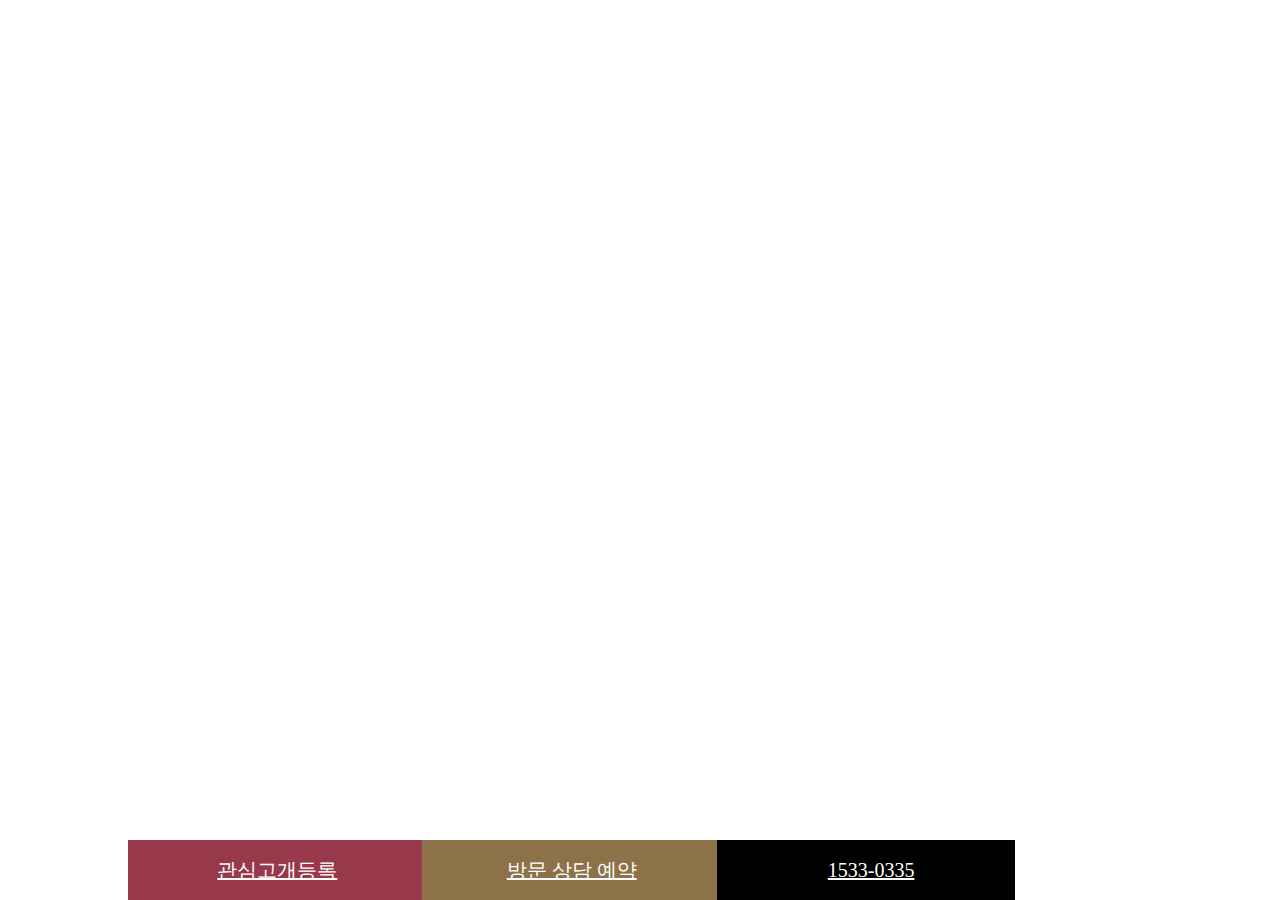
==== index.html @ 2fdb5876 "0130-22:03" ====
<!DOCTYPE html>
<html lang="kr">

<head>
  <meta charset="UTF-8">
  <meta http-equiv="X-UA-Compatible" content="IE=edge">
  <meta name="viewport" content="width=device-width, initial-scale=1.0">
  <title>plus</title>
  <style>
    *{
    
    list-style: none;  ;
    }
    .fixed {
      position: relative;
    }

    .fixed>ul {
      position: relative;
      display: flex;
      justify-content: center;
      align-items: center;
    }

    .fixed>ul>li {
      width: 23.33vw;
    }

    .Attention {
      position: fixed;
      bottom: 0; left: 10%; 
      background-color:#98384b;
    }
    
    .fixed>ul>li:nth-child(2) {
      position: fixed;
      bottom: 0; left: 33%; 
      background-color: #8d7249;
    }
    
    .fixed>ul>li:nth-child(3) {
      position: fixed;
      bottom: 0; left: 56%; 
      background-color: #000000;
    }
    .fixed>ul>li:nth-child(3)>a{
      padding-left: 10px;
    }
    .fixed>ul>li>a {
      display: block;
      color: #fff;
      text-align: center;
      line-height: 60px;
      font-size: 1.25rem;
    }
  </style>
</head>

<body>
  <div class="fixed">
    <ul>
      <li class="Attention"><a href="#">관심고개등록</a></li>
      <li><a href="#">방문 상담 예약</a></li>
      <li><a href="#">1533-0335</a></li>
    </ul>
  </div>
</body>

</html>
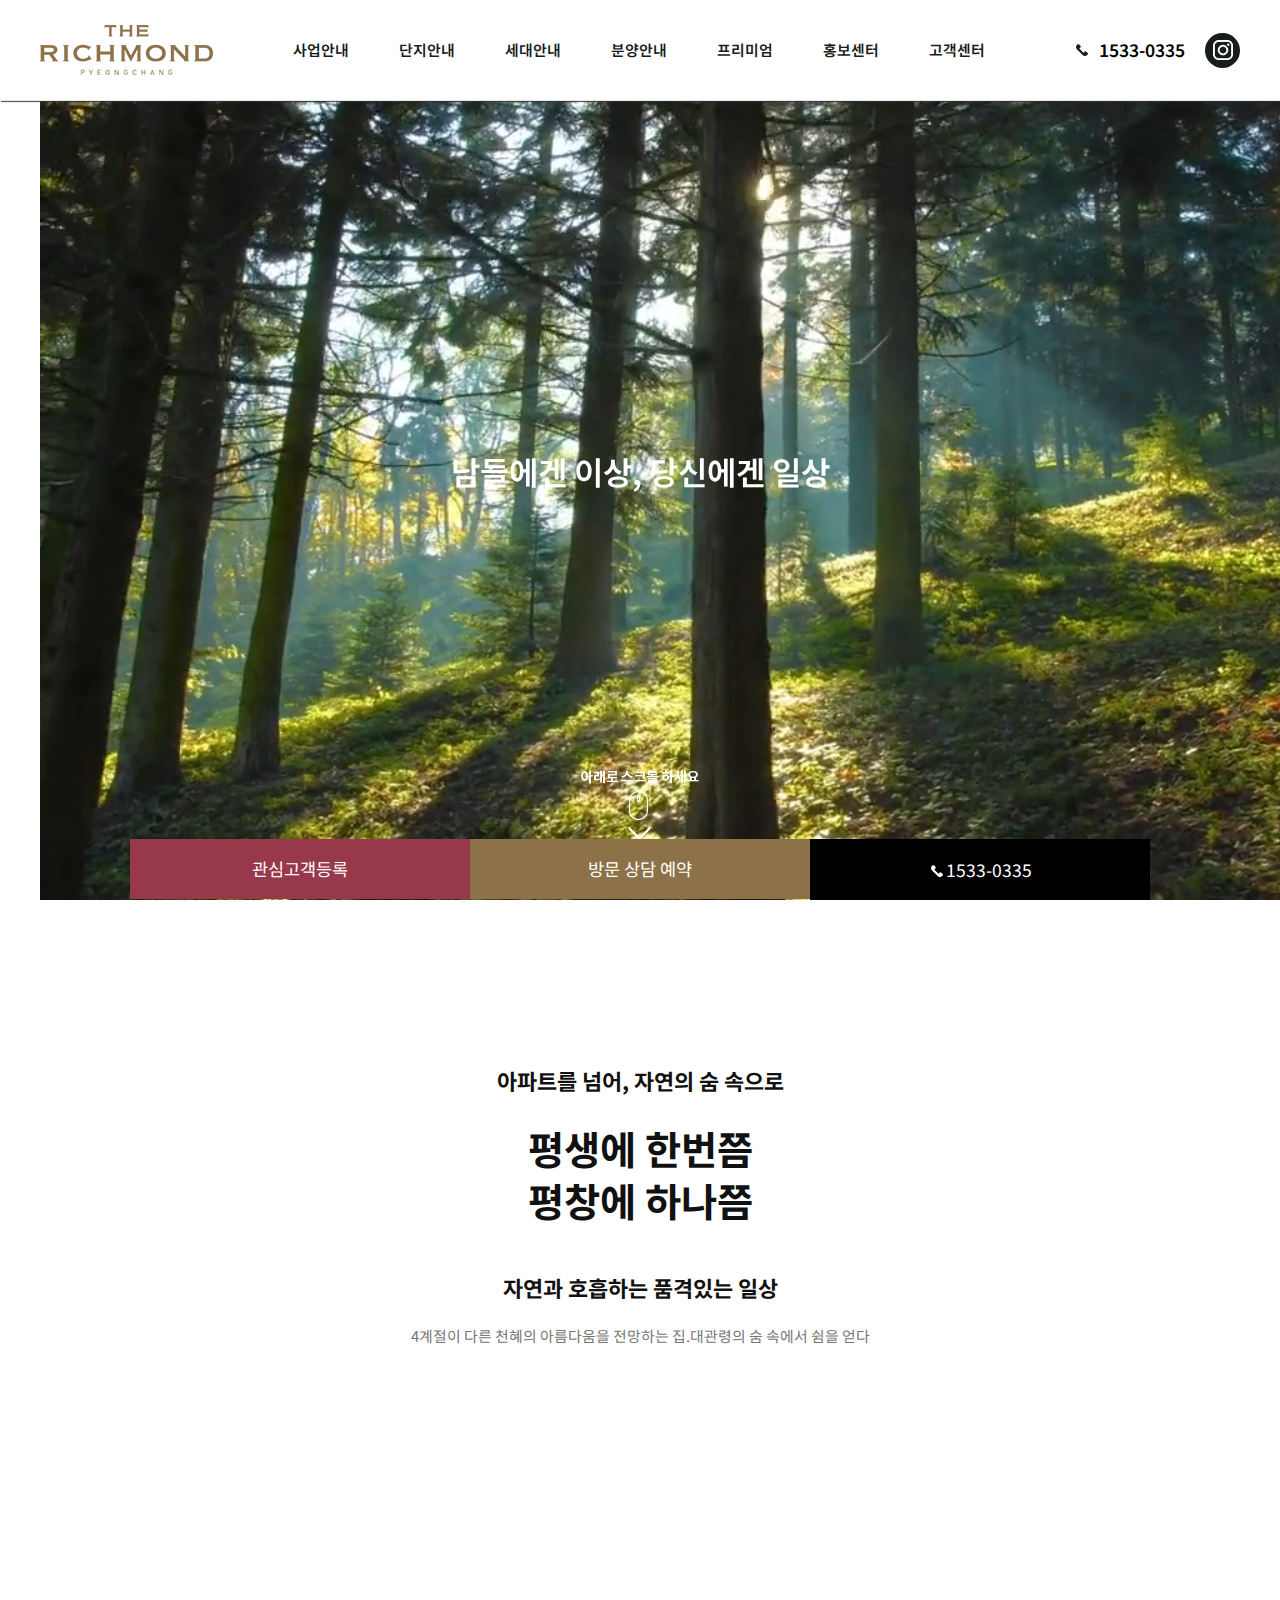
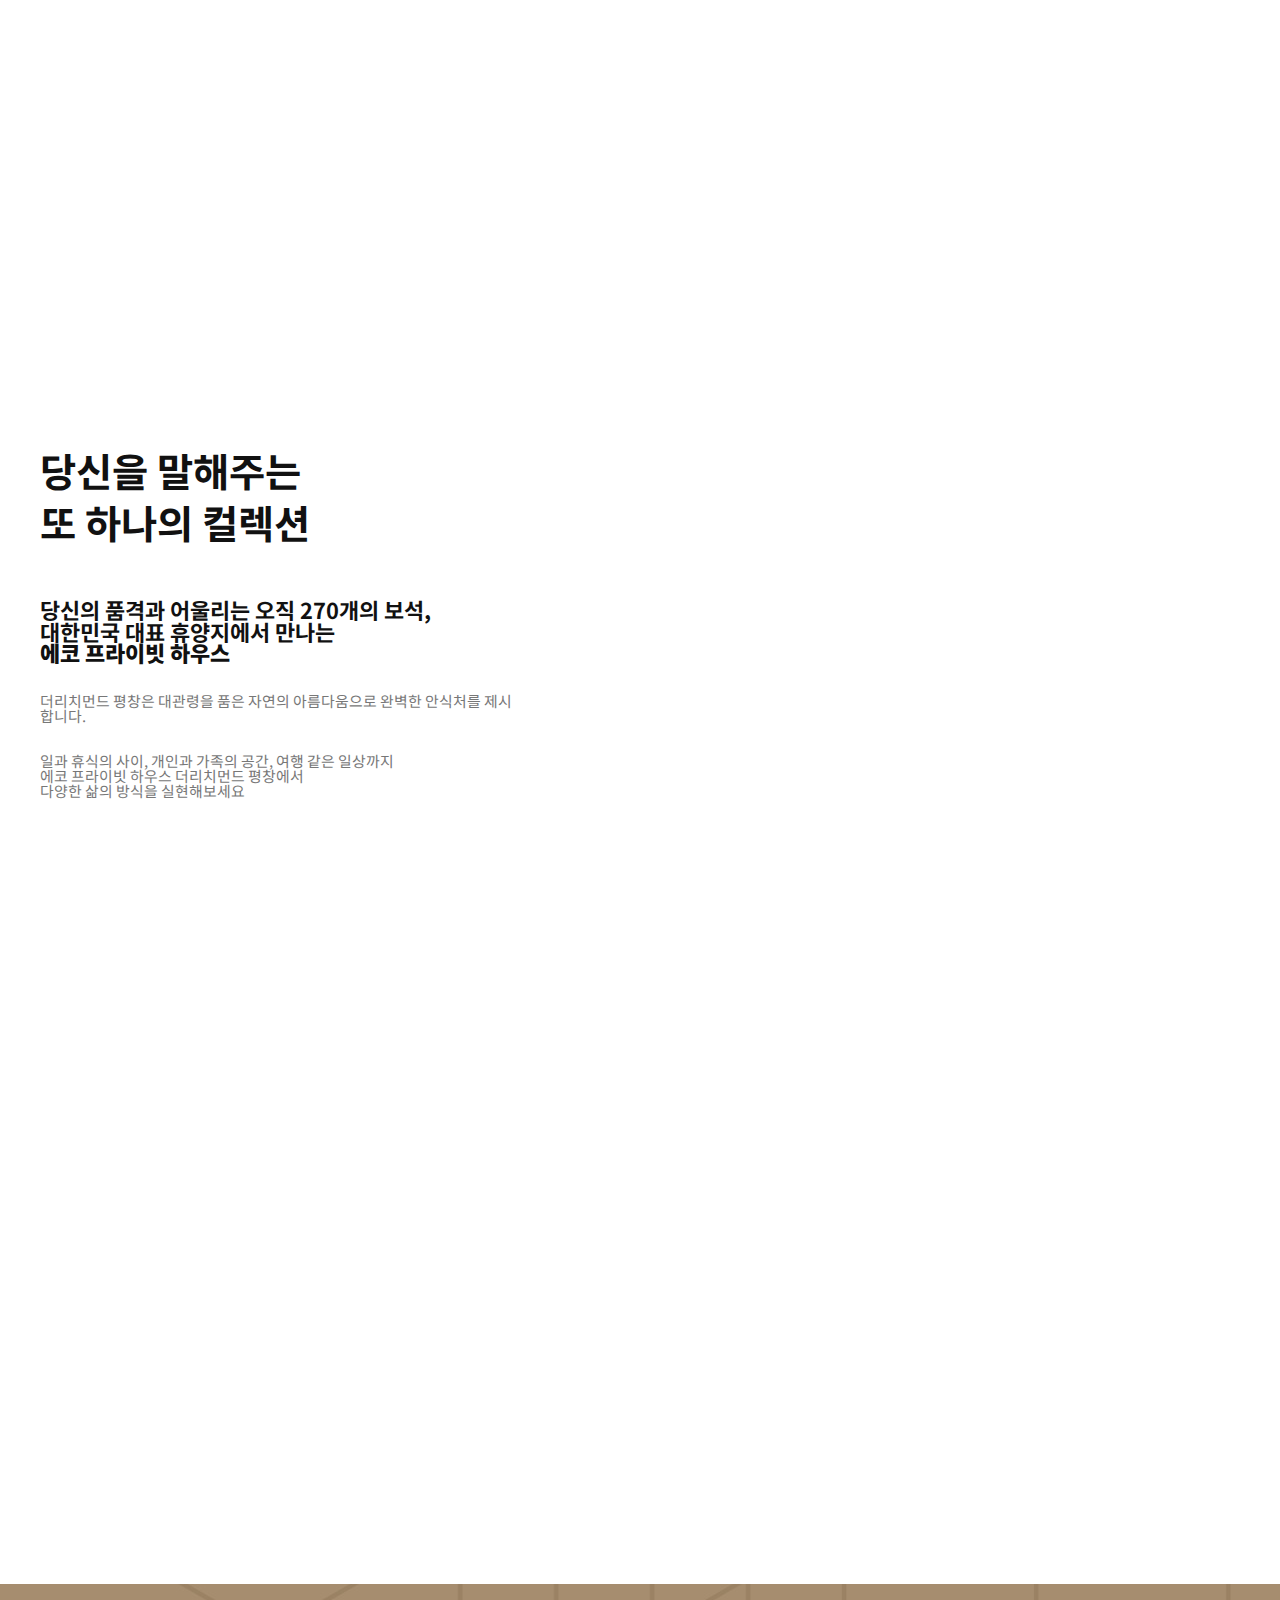
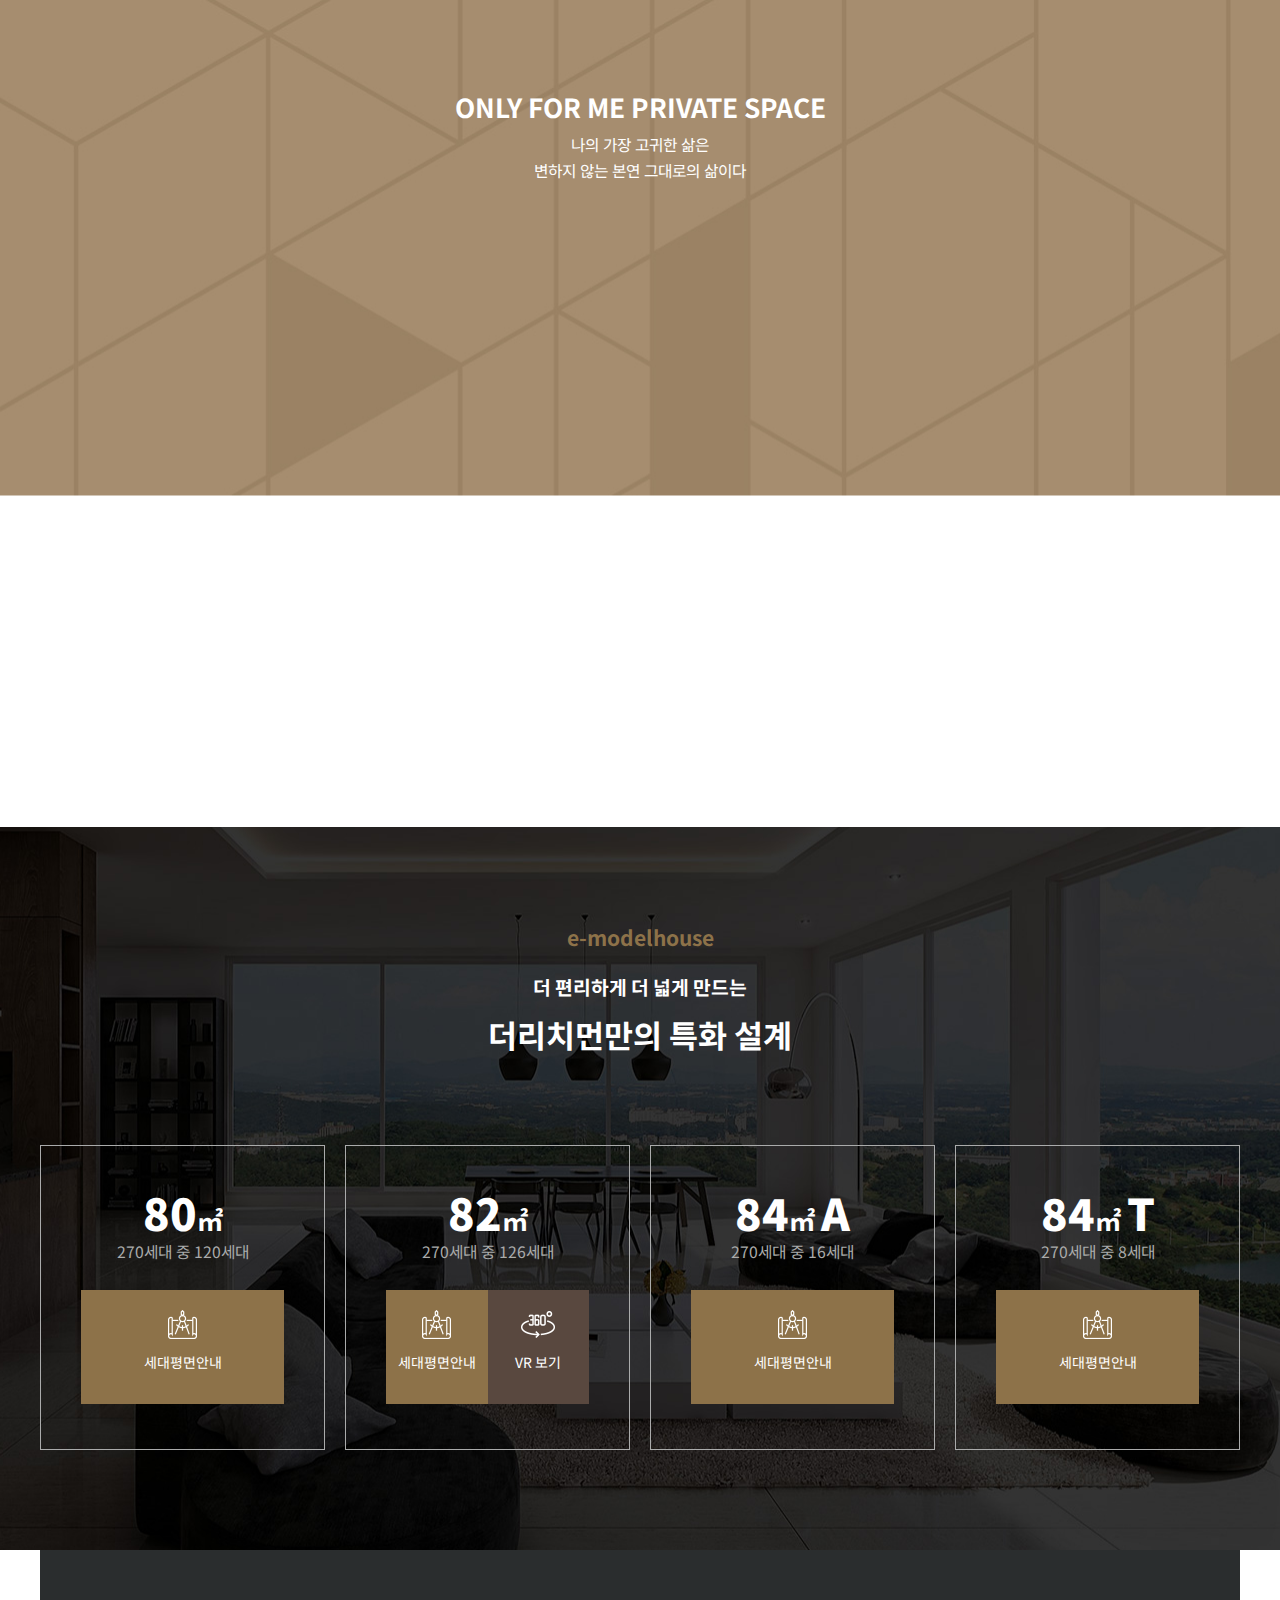
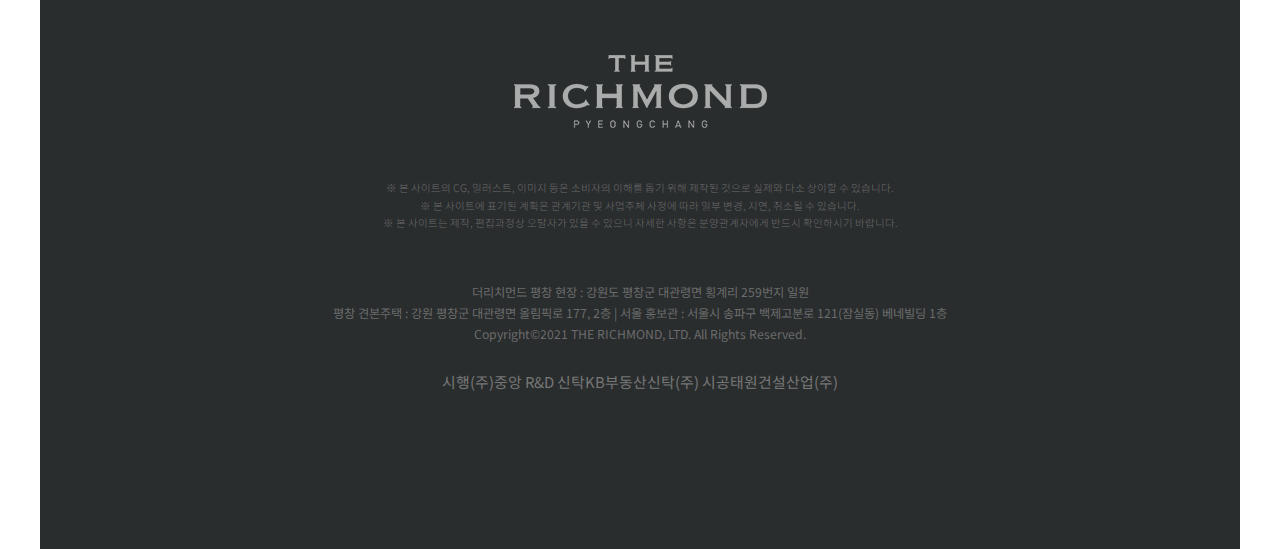
==== commit a13ba748: "rich-15:03" ====
--- a/index.html
+++ b/index.html
@@ -1,69 +1,260 @@
 <!DOCTYPE html>
-<html lang="kr">
+<html lang="en">
 
 <head>
   <meta charset="UTF-8">
   <meta http-equiv="X-UA-Compatible" content="IE=edge">
   <meta name="viewport" content="width=device-width, initial-scale=1.0">
-  <title>plus</title>
-  <style>
-    *{
+  <link rel="stylesheet" href="css/toge.css">
+  <link rel="stylesheet" href="css/togemain.css">
+  <link href="https://unpkg.com/aos@2.3.1/dist/aos.css" rel="stylesheet">
+  <script src="https://unpkg.com/aos@2.3.1/dist/aos.js"></script>
+  <title>RichMond</title>
+</head>
+
+<body>
+
+  <header class="w100">
+    <div id="mobile_nav">
+      <a href="">
+        <span></span>
+        <span></span>
+        <span></span>
+      </a>
+    </div>
+    <h1 id="h_logo"><a href="#"></a></h1>
+    <nav id="gnb">
+      <div class="gnb_bg"></div>
+      <ul>
+        <li><a href="#">사업안내</a>
+          <ul class="lnb">
+            <li><a href="">사업개요</a></li>
+            <li><a href="">입지환경</a></li>
+            <li><a href="">브랜드 소개</a></li>
+            <li><a href="">오시는 길</a></li>
+          </ul>
+        </li>
+        <li><a href="#">단지안내</a>
+          <ul class="lnb">
+            <li><a href="">단지설계</a></li>
+            <li><a href="">커뮤니티</a></li>
+            <li><a href="">단지 배치도</a></li>
+            <li><a href="">동호수 배치도</a></li>
+          </ul>
+        </li>
+        <li><a href="#">세대안내</a>
+          <ul class="lnb">
+            <li><a href="">평면정보</a></li>
+            <li><a href="">E-모델하우스</a></li>
+          </ul>
+        </li>
+        <li><a href="#">분양안내</a>
+          <ul class="lnb">
+            <li><a href="">계약안내</a></li>
+            <li><a href="">입주자 모집</a></li>
+          </ul>
+        </li>
+        <li><a href="#">프리미엄</a>
+          <ul class="lnb">
+            <li><a href="">입지 프리미엄</a></li>
+            <li><a href="">상품 프리미엄</a></li>
+          </ul>
+        </li>
+        <li><a href="#">홍보센터</a>
+          <ul class="lnb">
+            <li><a href="">보도자료</a></li>
+            <li><a href="">홍보영상</a></li>
+            <li><a href="">갤러리</a></li>
+            <li><a href="">E-카다로그</a></li>
+          </ul>
+        </li>
+        <li><a href="#">고객센터</a>
+          <ul class="lnb">
+            <li><a href="">관심 고객 등록</a></li>
+            <li><a href="">방문 상담 예약</a></li>
+          </ul>
+        </li>
+      </ul>
+    </nav>
+    <div id="h_icon">
+      <div class="h_call">
+        <a href="" class="call_icon"></a>
+        <span class="call_txt">1533-0335</span>
+      </div>
+      <div class="h_insta"><a href="instagarme"></a></div>
+    </div>
+  </header>
+  <main class="">
+    <section class="main_1 w100" >
+      <div class="video_wrap">
+        <video autoplay muted loop>
+          <source src="img/vis11.mp4" type="video/mp4">
+        </video>
+        <h2>남들에겐 이상, 당신에겐 일상</h2>
+      </div>
+      <div class="scroll">
+        <img src="img/scroll.png" alt="scroll">
+      </div>
+    </section>
+    <section id="main_2" class="w100">
+      <article class="center">
+        <h4 class="p30">아파트를 넘어, 자연의 숨 속으로</h4>
+        <h2 class="p50">평생에 한번쯤
+          <br>평창에 하나쯤</h2>
+        <h4 class="p30">자연과 호흡하는 품격있는 일상</h4>
+        <p>4계절이 다른 천혜의 아름다움을 전망하는 집.대관령의 숨 속에서 쉼을 얻다</p>
+      </article>
+      <div class="fix_bg"></div>
+    </section>
+    <section id="main_3" class="w100">
+      <article class="text">
+        <h2 class="p50">
+          당신을 말해주는
+          <br> 또 하나의 컬렉션
+        </h2>
+        <h4 class="p30">
+          당신의 품격과 어울리는 오직 270개의 보석,
+          <br> 대한민국 대표 휴양지에서 만나는
+          <br><strong>에코 프라이빗 하우스</strong>
+        </h4>
+        <p class="p30">
+          더리치먼드 평창은 대관령을 품은 자연의 아름다움으로 완벽한 안식처를 제시합니다.
+        </p>
+        <P>
+          일과 휴식의 사이, 개인과 가족의 공간, 여행 같은 일상까지<br>
+          에코 프라이빗 하우스 더리치먼드 평창에서<br>
+          다양한 삶의 방식을 실현해보세요
+        </p>
+      </article>
+      <article class="imgs" data-aos="fade-up">
+        <div data-aos="fade-up" data-aos-duration="2000" data-aos-delay="600">
+          <div></div>
+        </div >
+        <div data-aos="fade-up" data-aos-duration="2000" data-aos-delay="200">
+          <div></div>
+        </div>
+        <div data-aos="fade-up" data-aos-duration="2000" data-aos-delay="900">
+          <div></div>
+        </div>
+      </article>
+    </section>
+    <section id="main_4" class="w100">
+      <article class="wh_txt">
+        <h3>ONLY FOR ME PRIVATE SPACE</h3>
+        <p>나의 가장 고귀한 삶은 <br>
+          변하지 않는 본연 그대로의 삶이다</p>
+      </article>
+      <ul class="list_3 w1200">
+        <li data-aos="fade-up" data-aos-duration="2000" data-aos-delay="500"><img class="list" src="img/main3-img1.jpg" alt=""></li>
+        <li data-aos="fade-up" data-aos-duration="2000" data-aos-delay="1000"><img class="list" src="img/main3-img2.jpg" alt=""></li>
+        <li data-aos="fade-up" data-aos-duration="2000" data-aos-delay="1500"><img class="list" src="img/main3-img3.jpg" alt=""></li>
+      </ul>
+    </section>
+    <section id="main_5" class="w100">
+      <div class="main_5bg"></div>
+      <article class="model_txt">
+        <h4>e-modelhouse</h4>
+        <h3>더 편리하게 더 넓게 만드는</h3>
+        <h2>더리치먼만의 특화 설계</h2>
+      </article>
+      <ul class="model_wrap w1200">
+        <li class="model_box">
+          <div>
+            <div class="scale_txt p30">
+              <h5><strong>80</strong>㎡ <strong></strong></h5>
+              <p>270세대 중 120세대</p>
+            </div>
+            <div class="scale_btn">
+              <a class="floor" href="">
+                세대평면안내
+              </a>
+            </div>
+          </div>
+        </li>
+        <li class="model_box">
+          <div>
+            <div class="scale_txt p30">
+              <h5><strong>82</strong>㎡ <strong></strong></h5>
+              <p>270세대 중 126세대</p>
+            </div>
+            <div class="scale_btn">
+              <a class="floor" href="">
+                세대평면안내
+              </a>
+              <a class="vr" href="">
+                VR 보기
+              </a>
+            </div>
+          </div>
+        </li>
+        <li class="model_box">
+          <div>
+            <div class="scale_txt p30">
+              <h5><strong>84</strong>㎡ <strong>A</strong></h5>
+              <p>270세대 중 16세대</p>
+            </div>
+            <div class="scale_btn">
+              <a class="floor" href="">
+                세대평면안내
+              </a>
+            </div>
+          </div>
+        </li>
+        <li class="model_box">
+          <div>
+            <div class="scale_txt p30">
+              <h5><strong>84</strong>㎡ <strong>T</strong></h5>
+              <p>270세대 중 8세대</p>
+            </div>
+            <div class="scale_btn">
+              <a class="floor" href="">
+                세대평면안내
+              </a>
+            </div>
+          </div>
+        </li>
+      </ul>
+    </section>
+    <ul class="fix_bnr">
+      <li><a href="" class="customer">관심고객등록</a></li>
+      <li><a href="" class="reserve">방문 상담 예약</a></li>
+      <li><a href="" class="tel_num"><span class="tel"></span>1533-0335</a></li>
+    </ul>
+  </main>
+  <footer class="w100">
+    <div class="f_wrap">
+      <div class="p50">
+        <h1 class="f_logo"><img src="img/foot_logo.png" alt=""></h1>
+      </div>
+      <div class="f_goura p50">
+        <p>※ 본 사이트의 CG, 일러스트, 이미지 등은 소비자의 이해를 돕기 위해 제작된 것으로 실제와 다소 상이할 수 있습니다.</p>
+        <p>※ 본 사이트에 표기된 계획은 관계기관 및 사업주체 사정에 따라 일부 변경, 지연, 취소될 수 있습니다.
+        </p>
+        <p>※ 본 사이트는 제작, 편집과정상 오탈자가 있을 수 있으니 자세한 사항은 분양관계자에게 반드시 확인하시기 바랍니다.
+        </p>
+      </div>
+      <div class="f_address p30">
+        <p>더리치먼드 평창 현장 : 강원도 평창군 대관령면 횡계리 259번지 일원
+        </p>
+        <p>평창 견본주택 : 강원 평창군 대관령면 올림픽로 177, 2층 | 서울 홍보관 : 서울시 송파구 백제고분로 121(잠실동) 베네빌딩 1층
+        </p>
+        <p>Copyright©2021 THE RICHMOND, LTD. All Rights Reserved.
+        </p>
+      </div>
+      <div>
+        <p>시행(주)중앙 R&D 신탁KB부동산신탁(주) 시공태원건설산업(주)
+        </p>
+      </div>
+    </div>
+  </footer>
+  <footer>
     
-    list-style: none;  ;
-    }
-    .fixed {
-      position: relative;
-    }
-
-    .fixed>ul {
-      position: relative;
-      display: flex;
-      justify-content: center;
-      align-items: center;
-    }
-
-    .fixed>ul>li {
-      width: 23.33vw;
-    }
-
-    .Attention {
-      position: fixed;
-      bottom: 0; left: 10%; 
-      background-color:#98384b;
-    }
-    
-    .fixed>ul>li:nth-child(2) {
-      position: fixed;
-      bottom: 0; left: 33%; 
-      background-color: #8d7249;
-    }
-    
-    .fixed>ul>li:nth-child(3) {
-      position: fixed;
-      bottom: 0; left: 56%; 
-      background-color: #000000;
-    }
-    .fixed>ul>li:nth-child(3)>a{
-      padding-left: 10px;
-    }
-    .fixed>ul>li>a {
-      display: block;
-      color: #fff;
-      text-align: center;
-      line-height: 60px;
-      font-size: 1.25rem;
-    }
-  </style>
-</head>
-
-<body>
-  <div class="fixed">
-    <ul>
-      <li class="Attention"><a href="#">관심고개등록</a></li>
-      <li><a href="#">방문 상담 예약</a></li>
-      <li><a href="#">1533-0335</a></li>
-    </ul>
-  </div>
+  </footer>
+
 </body>
-
+  <script src="js/rich.js"></script>
+
+  <script>
+    AOS.init();
+  </script>
 </html>--- a/css/toge.css
+++ b/css/toge.css
@@ -0,0 +1,141 @@
+@import url(../css/common/reset.css);
+.w100 {
+  width: 100%;
+  padding : 0 70px;
+  box-sizing: border-box;
+}
+
+/* HEADER */
+header{
+  display: flex;
+  align-items: center;
+  justify-content: space-between;
+  width:100%; height: 100px;
+  background-color: #fff;
+  box-sizing: border-box;
+  position: fixed;
+  z-index: 999999999;
+}
+#mobile_nav {
+  display: none;
+}
+#mobile_nav span {
+  display: block;
+  width: 25px; height: 2px;
+  background-color: #111;  
+}
+#mobile_nav span:nth-child(2){
+  margin: 5px 0;
+}
+#h_logo a {
+  display: block;
+  width: 173px; height: 50px;
+  background-image: url(../img/logo.png);
+}
+.gnb_bg{
+  background-color: #fff;
+  border-top : 1px solid #e6e6e6; 
+  position: absolute;
+  top: 100px; left: 0; 
+  width: 100%; height: 0;
+  transition: height 0.5s;
+  box-shadow: 1px 1px 1px #333;
+}
+
+/* #gnb:hover>.gnb_bg{
+  height: 190px;
+} */
+
+.lnb{
+  height: 0;
+  position: absolute;
+  top : 80px;
+  overflow: hidden;
+}
+.lnb>li>a{
+  display: block;
+  padding: 10px 0;
+  color: #777;
+  font-size: 0.9rem;
+}
+/* .lnb>li>a:hover{
+  text-decoration: underline;
+  color: #8D7249;
+} */
+/* #gnb:hover .lnb{
+  display: block;
+}  */
+#gnb>ul{
+  display: flex;
+}
+#gnb>ul>li{
+  padding: 0 30px;
+  margin: 0 10px;
+  position: relative;
+}
+#gnb>ul>li>a {
+  font-size: 1.063rem;
+  font-weight: 600;
+  text-decoration: none;
+  color: #181c1c;
+}
+#h_icon {
+  display: flex;
+}
+.h_call{
+  display: flex;
+  align-items: center;
+  margin-right: 20px;
+}
+.call_icon{
+  display: inline-block;
+  width: 35px ;height: 35px;
+  background-image: url(../img/tel-bl.png);
+  background-repeat: no-repeat;
+  background-position: center center;
+}
+.call_txt {
+  font-size: 1.25rem;  
+  font-weight: 600;
+}
+.h_insta {
+  display: block;
+  width: 35px ; height: 35px;
+  border-radius: 50%;
+  background-color: #181c1c;
+  background-image: url(../img/insta-wh.png);
+  background-repeat: no-repeat;
+  background-position: center center;
+}
+
+@media (max-width:1024px) {
+  .w100{
+    padding : 0 20px;
+  }
+  header{
+    height: 80px;
+  }
+  #h_logo>a{
+    width: 126px; height: 36px;
+    background-size: cover;
+    margin-left: 40px;
+  }
+  #mobile_nav{
+    display: block;
+  }
+  #gnb{
+    display: none;
+  }
+  .call_txt{
+    display: none;
+  }
+  .h_call{
+    margin-right: 0;
+  }
+  .h_insta{
+    border-radius: 0;
+    background-color: transparent;
+    background-image: url(../img/insta-bl.png);
+    background-repeat: no-repeat;
+  }
+}--- a/css/togemain.css
+++ b/css/togemain.css
@@ -0,0 +1,490 @@
+section {
+  position: relative;
+}
+
+.w1200 {
+  width: 1200px;
+  margin: 0 auto;
+}
+
+video {
+  width: auto;
+  height: 100%;
+}
+
+h4 {
+  font-size: 1.563rem;
+  color: #111;
+}
+
+h2 {
+  font-size: 2.813rem;
+  color: #111;
+  line-height: 1.333em;
+  font-weight: bold;
+}
+
+p {
+  font-size: 1.063rem;
+  color: #777;
+}
+
+
+.main_1 {
+  width: 100%;
+  height: 100vh;
+  overflow: hidden;
+}
+
+.center {
+  text-align: center;
+}
+
+.video_wrap {
+  position: relative;
+  height: 100%;
+}
+
+.video_wrap h2 {
+  position: absolute;
+  top: 50%;
+  z-index: 1000;
+  width: 100%;
+  text-align: center;
+  color: #fff;
+  font-size: 32px;
+  font-weight: 600;
+}
+
+.scroll {
+  position: absolute;
+  bottom: 60px;
+  left: 50%;
+  width: 118px;
+  height: 70px;
+  transform: translateX(-50%);
+  animation-name: scroll;
+  animation-duration: 2s;
+  animation-iteration-count: infinite;
+  animation-timing-function: ease-in-out;
+}
+
+.fix_bnr {
+  width: 100%;
+  max-width: 1020px;
+  display: flex;
+  position: fixed;
+  left: 50%; bottom: 0;
+  transform: translateX(-50%);
+}
+
+.fix_bnr>li {
+  flex: 1;
+}
+
+.fix_bnr>li>a {
+  display: block;
+  text-align: center;
+  color: #fff;
+  line-height: 60px;
+  font-size: 1.25rem;
+  text-decoration: none;
+}
+
+.customer {
+  background-color: #98384b;
+}
+
+.reserve {
+  background-color: #8d7249;
+}
+
+.tel_num {
+  background-color: #000000;
+}
+
+.tel_num>.tel {
+  display: inline-block;
+  width: 18px;
+  height: 38px;
+  background-image: url(../img/tel-wh.png);
+  background-repeat: no-repeat;
+  background-position: center bottom;
+  color: #fff;
+}
+
+@keyframes scroll {
+  0% {
+    bottom: 60px;
+  }
+
+  50% {
+    bottom: 80px
+  }
+
+  100% {
+    bottom: 60px
+  }
+}
+
+.center {
+  text-align: center;
+}
+
+.p30 {
+  padding-bottom: 30px;
+}
+
+.p50 {
+  padding-bottom: 50px;
+}
+
+#main_2 {
+  padding: 170px 0;
+}
+
+.fix_bg {
+  width: 100%;
+  height: 330px;
+  margin-top: 100px;
+  background-image: url(../img/main1-bg.jpg);
+  background-repeat: no-repeat;
+  background-attachment: fixed;
+  background-size: cover;
+}
+
+#main_3 {
+  display: flex;
+  flex-wrap: wrap;
+  padding-top: 100px ;
+  padding-bottom: 100px ;
+  position: relative;
+}
+#onBtn{
+  width: 50px; height: 30px;
+  position: absolute;
+  top: 10px; left: 10%;
+}
+#main_3>.text {
+  width: 40%;
+}
+
+#main_3>.imgs {
+  width: 60%;
+  display: flex;
+  opacity: 1;
+  -webkit-transition: opacity 0.3s ease-in-out;
+  -moz-transition: opacity 0.3s ease-in-out;
+  -ms-transition: opacity 0.3s ease-in-out;
+  -o-transition: opacity 0.3s ease-in-out;
+  transition: opacity 0.3s ease-in-out;
+}
+#main_3>.imgs.fade{
+  opacity : 0;
+}
+#main_3>.imgs>div {
+  width: calc(33.3333% - 20px);
+  height: 730px;
+  margin-left: 20px;
+}
+
+#main_3>.imgs>div:first-child {
+  margin-top: 120px;
+  background-image: url(../img/main2-img1.jpg);
+}
+
+#main_3>.imgs>div:nth-child(2) {
+  background-image: url(../img/main2-img2.jpg);
+}
+
+#main_3>.imgs>div:nth-child(3) {
+  margin-top: 200px;
+  background-image: url(../img/main2-img3.jpg);
+}
+
+#main_4 {
+  width: 100%;
+  padding-top: 110px;
+  margin-top: 110px;
+  background-image: url(../img/main3-bg.jpg);
+  background-repeat: no-repeat;
+}
+
+.wh_txt {
+  color: #fff;
+  text-align: center;
+  margin-bottom: 60px;
+}
+
+.wh_txt>h3 {
+  font-size: 1.875rem;
+  margin-bottom: 12px;
+}
+
+.wh_txt>p {
+  font-size: 1.125rem;
+  color: inherit;
+  line-height: 1.667em;
+}
+
+.list_3 {
+  display: flex;
+  justify-content: space-between;
+}
+
+#main_5 {
+  width: 100%;
+  margin-top: 100px;
+  padding: 100px 0;
+  position: relative;
+}
+
+.main_5bg {
+  position: absolute;
+  top: 0;
+  left: 0;
+  width: 100%;
+  height: 100%;
+  background-image: url(../img/main4-bg.jpg);
+  background-repeat: no-repeat;
+  background-position: center center;
+  z-index: -1;
+}
+
+.model_txt {
+  text-align: center;
+}
+
+.model_txt>h4 {
+  font-size: 1.5rem;
+  color: #8d7249;
+  margin-bottom: 30px;
+}
+
+.model_txt>h3 {
+  color: #fff;
+  font-size: 1.375rem;
+  margin-bottom: 15px;
+}
+
+.model_txt>h2 {
+  display: block;
+  font-size: 2.25rem;
+  color: #fff;
+}
+
+.model_wrap {
+  display: flex;
+  justify-content: space-between;
+  flex-wrap: wrap;
+  margin-top: 90px;
+}
+
+.model_box {
+  width: calc(25% - 15px);
+  border: 1px solid #aaabab;
+  padding: 45px 40px 45px;
+  box-sizing: border-box;
+  /* width: calc((100% - 60px) / 4); */
+}
+
+.scale_txt {
+  text-align: center;
+  font-size: 1.875rem;
+  color: #fff;
+}
+
+.scale_txt h5 {
+  margin-bottom: 10px;
+}
+
+.scale_txt h5>strong {
+  font-size: 3.125rem;
+
+}
+
+.scale_txt>p {
+  color: #aaabab;
+  font-size: 1.125rem;
+}
+
+.scale_btn {
+  display: flex;
+}
+
+.scale_btn>a {
+  display: block;
+  width: 100%;
+  padding: 65px 0 35px;
+  color: #fff;
+  text-decoration: none;
+  text-align: center;
+  background-repeat: no-repeat;
+  background-position: center 20px;
+}
+
+.floor {
+  background-color: #8d7249;
+  background-image: url(../img/floorplan-icon.png);
+}
+
+.vr {
+  display: block;
+  background-color: #59483f;
+  background-image: url(../img/vr-icon.png);
+}
+
+footer {
+  width: 100%;
+}
+
+.f_wrap {
+  background-color: #2a2d2e;
+  padding: 105px 0 160px;
+  text-align: center;
+  position: relative;
+  box-sizing: border-box;
+
+}
+
+.f_logo {
+  text-align: center;
+}
+
+.f_goura p {
+  color: rgba(170, 171, 171, 0.5);
+  font-size: 0.75rem;
+  line-height: 1.667em;
+  font-weight: 300;
+}
+
+.f_address p {
+  color: rgba(170, 171, 171, 0.5);
+  font-size: 0.875rem;
+  line-height: 1.714em;
+}
+
+
+@media (max-width : 1500px) {
+  html {
+    font-size: 14px;
+  }
+
+  .w100 {
+    padding: 0 40px;
+  }
+
+  #gnb>ul>li {
+    padding: 0 15px;
+  }
+}
+
+@media (max-width:1024px) {
+  .w1200 {
+    max-width: 900px;
+  }
+
+  .main_1 {
+    height: 250px;
+    top: 80px;
+  }
+
+  .video_wrap {
+    text-align: center;
+    height: 250px;
+  }
+
+  .video_wrap h2 {
+    font-size: 1.5rem;
+  }
+
+  .scroll {
+    display: none;
+  }
+
+  .fix_bg {
+    margin-top: 40px;
+    background-attachment: scroll;
+    height: 200px;
+  }
+
+  .p30 {
+    padding-bottom: 10px;
+  }
+
+  .p50 {
+    padding-bottom: 30px;
+  }
+
+  h2 {
+    font-size: 2rem;
+  }
+
+  h4 {
+    font-size: 1.3rem;
+  }
+
+  .center h4 {
+    padding-bottom: 10px;
+  }
+
+  .center h2 {
+    padding-bottom: 10px;
+  }
+
+  #main_3>.text {
+    width: 100%;
+  }
+
+  #main_3>.imgs {
+    width: 100%;
+  }
+
+  #main_3>.imgs>div {
+    height: 500px;
+    margin-top: 40px !important;
+    margin-left: 0;
+    display: none;
+    background-repeat: no-repeat;
+    background-size: cover;
+    background-position: center center;
+  }
+
+  #main_3>.imgs>div:first-child {
+    display: block;
+    width: 100%;
+  }
+
+  #main_5 {
+    margin-top: 50px;
+    padding: 50px 0;
+  }
+
+  .model_wrap {
+    padding: 0 20px;
+    box-sizing: border-box;
+  }
+
+  .model_box {
+    width: 100%;
+    padding: 20px 30px;
+    margin-top: 20px;
+  }
+
+  .scale_btn>a {
+    padding: 50px 0 15px;
+  }
+
+  .scale_txt h5>strong {
+    font-size: 2.6rem;
+  }
+
+  .main_5bg {
+    background-size: cover;
+  }
+
+  .fix_bnr>li>a{
+    line-height: 40px;
+    font-size: 1.1rem;
+  }
+}